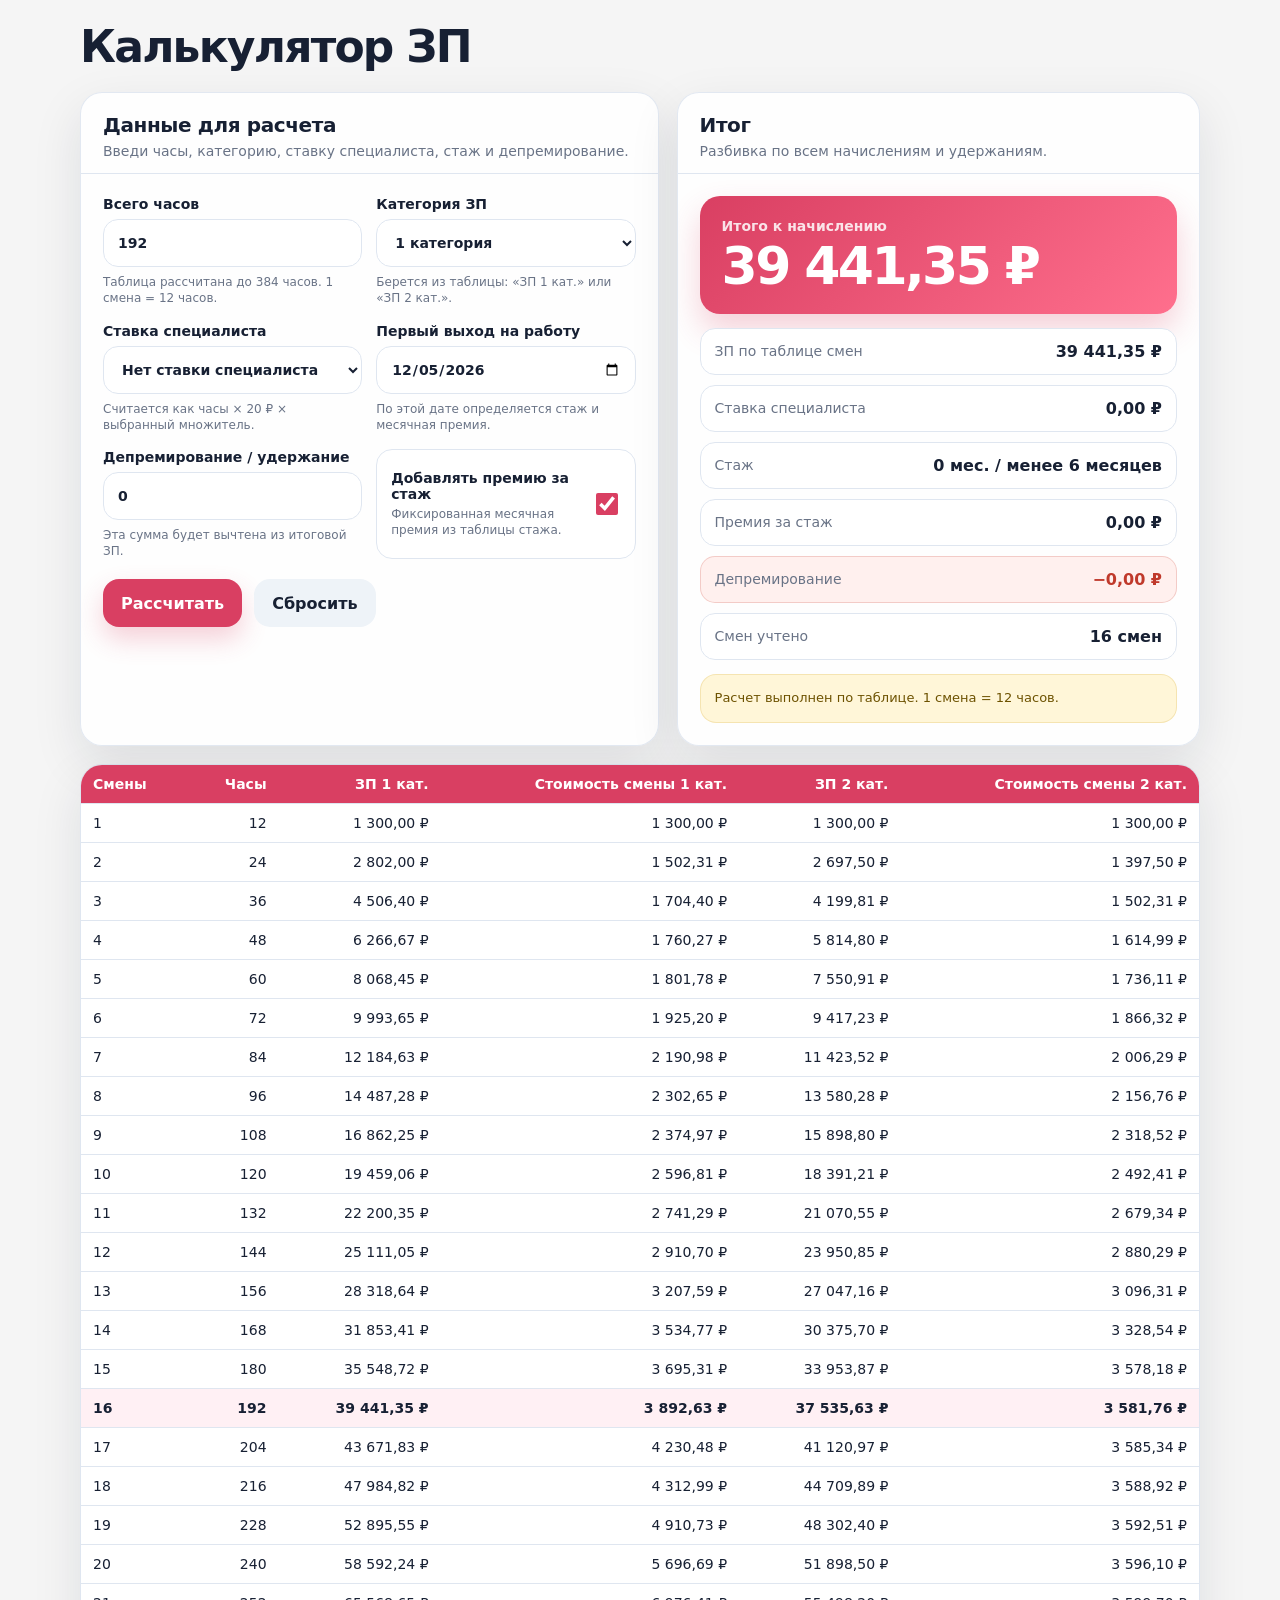
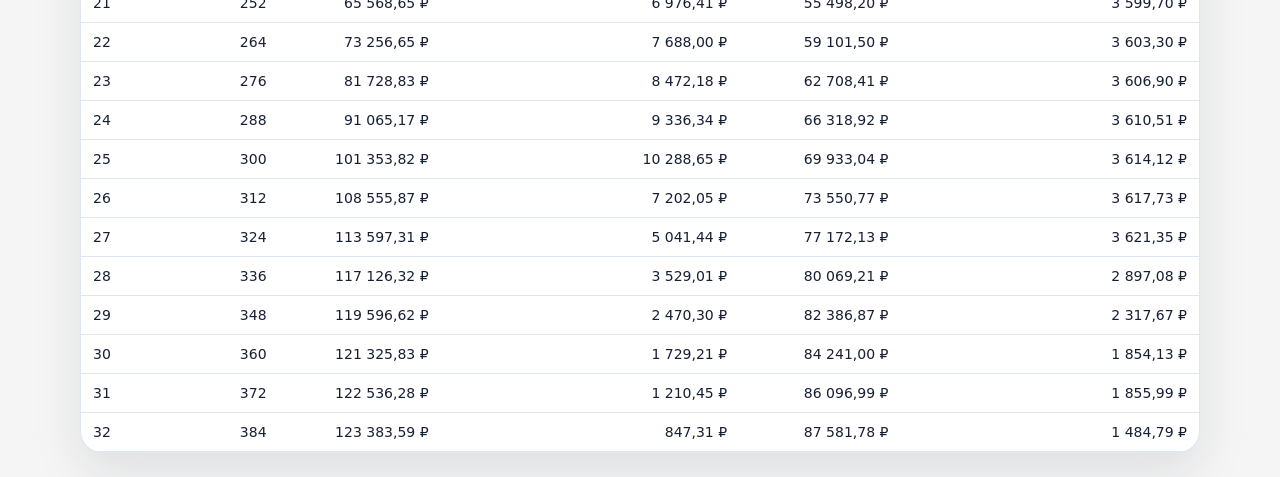
==== calc/index.html @ 3b23a8dc "Add files via upload" ====
<!DOCTYPE html>
<html lang="ru">
<head>
  <meta charset="UTF-8" />
  <meta name="viewport" content="width=device-width, initial-scale=1.0" />
  <title>Калькулятор ЗП</title>
  <style>
    :root {
      --bg: #f5f5f5;
      --card: #ffffff;
      --text: #172033;
      --muted: #697386;
      --border: #dfe6f0;
      --accent: #d93f62;
      --accent-2: #a91f45;
      --soft-green: #fff0f4;
      --soft-yellow: #fff6d8;
      --soft-red: #fff0ee;
      --danger: #c0392b;
      --shadow: 0 18px 50px rgba(22, 34, 51, 0.10);
      --radius: 22px;
    }

    * {
      box-sizing: border-box;
    }

    body {
      margin: 0;
      min-height: 100vh;
      font-family: Inter, system-ui, -apple-system, BlinkMacSystemFont, "Segoe UI", sans-serif;
      background: var(--bg);
      color: var(--text);
      padding: 24px;
    }

    .app {
      width: min(1120px, 100%);
      margin: 0 auto;
    }

    .header {
      display: flex;
      justify-content: space-between;
      align-items: flex-end;
      gap: 20px;
      margin-bottom: 22px;
    }

    .header h1 {
      margin: 0;
      font-size: clamp(28px, 4vw, 44px);
      line-height: 1.05;
      letter-spacing: -0.04em;
    }

    .header p {
      margin: 10px 0 0;
      max-width: 740px;
      color: var(--muted);
      line-height: 1.5;
    }

    .badge {
      display: inline-flex;
      align-items: center;
      gap: 8px;
      padding: 10px 14px;
      border-radius: 999px;
      background: var(--soft-green);
      color: var(--accent-2);
      font-weight: 800;
      white-space: nowrap;
      border: 1px solid rgba(217, 63, 98, 0.16);
    }

    .grid {
      display: grid;
      grid-template-columns: 1.05fr 0.95fr;
      gap: 18px;
    }

    .card {
      background: rgba(255, 255, 255, 0.88);
      border: 1px solid rgba(223, 230, 240, 0.9);
      box-shadow: var(--shadow);
      border-radius: var(--radius);
      overflow: hidden;
      backdrop-filter: blur(12px);
    }

    .card-title {
      padding: 20px 22px 14px;
      border-bottom: 1px solid var(--border);
    }

    .card-title h2 {
      margin: 0;
      font-size: 20px;
      letter-spacing: -0.02em;
    }

    .card-title span {
      display: block;
      margin-top: 6px;
      color: var(--muted);
      font-size: 14px;
    }

    .form {
      padding: 22px;
      display: grid;
      gap: 16px;
    }

    .row {
      display: grid;
      grid-template-columns: 1fr 1fr;
      gap: 14px;
    }

    label {
      display: grid;
      gap: 7px;
      font-weight: 800;
      font-size: 14px;
    }

    .hint {
      font-weight: 500;
      color: var(--muted);
      font-size: 12px;
      line-height: 1.35;
    }

    input,
    select {
      width: 100%;
      min-height: 48px;
      border: 1px solid var(--border);
      border-radius: 15px;
      padding: 12px 14px;
      background: #fff;
      color: var(--text);
      font: inherit;
      outline: none;
      transition: 0.15s ease;
    }

    input:focus,
    select:focus {
      border-color: rgba(217, 63, 98, 0.58);
      box-shadow: 0 0 0 4px rgba(217, 63, 98, 0.12);
    }

    .check {
      display: flex;
      align-items: center;
      justify-content: space-between;
      gap: 14px;
      padding: 14px;
      border: 1px solid var(--border);
      border-radius: 16px;
      background: #fff;
    }

    .check strong {
      display: block;
      font-size: 14px;
    }

    .check span {
      display: block;
      margin-top: 4px;
      color: var(--muted);
      font-size: 12px;
      line-height: 1.35;
    }

    .check input {
      width: 22px;
      height: 22px;
      min-height: unset;
      accent-color: var(--accent);
      flex: 0 0 auto;
    }

    .actions {
      display: flex;
      gap: 12px;
      flex-wrap: wrap;
      padding-top: 4px;
    }

    button {
      border: 0;
      border-radius: 16px;
      min-height: 48px;
      padding: 12px 18px;
      font: inherit;
      font-weight: 900;
      cursor: pointer;
      transition: 0.15s ease;
    }

    .primary {
      background: var(--accent);
      color: #fff;
      box-shadow: 0 12px 26px rgba(217, 63, 98, 0.24);
    }

    .primary:hover {
      background: var(--accent-2);
      transform: translateY(-1px);
    }

    .ghost {
      background: #eef3f8;
      color: var(--text);
    }

    .ghost:hover {
      background: #e2eaf2;
    }

    .result {
      padding: 22px;
      display: grid;
      gap: 14px;
    }

    .total {
      padding: 22px;
      border-radius: 20px;
      background: linear-gradient(135deg, var(--accent), #ff6f8d);
      color: #fff;
      box-shadow: 0 16px 32px rgba(217, 63, 98, 0.24);
    }

    .total span {
      display: block;
      opacity: 0.85;
      font-weight: 800;
      font-size: 14px;
    }

    .total strong {
      display: block;
      margin-top: 6px;
      font-size: clamp(34px, 5vw, 52px);
      letter-spacing: -0.05em;
      line-height: 1;
    }

    .breakdown {
      display: grid;
      gap: 10px;
    }

    .item {
      display: flex;
      justify-content: space-between;
      gap: 16px;
      align-items: center;
      padding: 13px 14px;
      border-radius: 15px;
      background: #fff;
      border: 1px solid var(--border);
    }

    .item.negative {
      background: var(--soft-red);
      border-color: rgba(192, 57, 43, 0.20);
    }

    .item.negative b {
      color: var(--danger);
    }

    .item div:first-child {
      color: var(--muted);
      font-size: 14px;
      line-height: 1.35;
    }

    .item b {
      font-size: 16px;
      white-space: nowrap;
    }

    .note {
      padding: 14px;
      border-radius: 16px;
      background: var(--soft-yellow);
      border: 1px solid rgba(197, 143, 0, 0.18);
      color: #6d5200;
      font-size: 13px;
      line-height: 1.45;
    }

    .table-wrap {
      margin-top: 18px;
      overflow: auto;
      border-radius: var(--radius);
      border: 1px solid var(--border);
      background: #fff;
      box-shadow: var(--shadow);
    }

    table {
      width: 100%;
      border-collapse: collapse;
      min-width: 760px;
    }

    th,
    td {
      padding: 11px 12px;
      border-bottom: 1px solid var(--border);
      text-align: right;
      font-size: 14px;
    }

    th:first-child,
    td:first-child {
      text-align: left;
    }

    th {
      position: sticky;
      top: 0;
      background: var(--accent);
      color: #fff;
      z-index: 1;
    }

    tr.active td {
      background: #fff0f4;
      font-weight: 900;
    }

    @media (max-width: 860px) {
      body {
        padding: 14px;
      }

      .header {
        display: grid;
        align-items: start;
      }

      .grid,
      .row {
        grid-template-columns: 1fr;
      }

      .badge {
        justify-content: center;
      }

      .card-title,
      .form,
      .result {
        padding: 18px;
      }
    }
  </style>
</head>
<body>
  <main class="app">
    <header class="header">
      <div>
        <h1>Калькулятор ЗП</h1>
      </div>
      
    </header>

    <section class="grid">
      <div class="card">
        <div class="card-title">
          <h2>Данные для расчета</h2>
          <span>Введи часы, категорию, ставку специалиста, стаж и депремирование.</span>
        </div>

        <form class="form" id="salaryForm">
          <div class="row">
            <label>
              Всего часов
              <input id="hours" type="number" min="0" max="384" step="1" value="192" inputmode="numeric" />
              <span class="hint">Таблица рассчитана до 384 часов. 1 смена = 12 часов.</span>
            </label>

            <label>
              Категория ЗП
              <select id="category">
                <option value="cat1">1 категория</option>
                <option value="cat2">2 категория</option>
              </select>
              <span class="hint">Берется из таблицы: «ЗП 1 кат.» или «ЗП 2 кат.».</span>
            </label>
          </div>

          <div class="row">
            <label>
              Ставка специалиста
              <select id="specialistMultiplier">
                <option value="0">Нет ставки специалиста</option>
                <option value="1">1x — 20 ₽/час</option>
                <option value="2">2x — 40 ₽/час</option>
                <option value="3">3x — 60 ₽/час</option>
              </select>
              <span class="hint">Считается как часы × 20 ₽ × выбранный множитель.</span>
            </label>

            <label>
              Первый выход на работу
              <input id="startDate" type="date" />
              <span class="hint">По этой дате определяется стаж и месячная премия.</span>
            </label>
          </div>

          <div class="row">
            <label>
              Депремирование / удержание
              <input id="penalty" type="number" min="0" step="1" value="0" inputmode="decimal" />
              <span class="hint">Эта сумма будет вычтена из итоговой ЗП.</span>
            </label>

            <div class="check">
              <div>
                <strong>Добавлять премию за стаж</strong>
                <span>Фиксированная месячная премия из таблицы стажа.</span>
              </div>
              <input id="includeSeniority" type="checkbox" checked />
            </div>
          </div>

          <div class="actions">
            <button class="primary" type="submit">Рассчитать</button>
            <button class="ghost" type="button" id="resetBtn">Сбросить</button>
          </div>
        </form>
      </div>

      <div class="card">
        <div class="card-title">
          <h2>Итог</h2>
          <span>Разбивка по всем начислениям и удержаниям.</span>
        </div>

        <div class="result">
          <div class="total">
            <span>Итого к начислению</span>
            <strong id="totalPay">0 ₽</strong>
          </div>

          <div class="breakdown">
            <div class="item">
              <div>ЗП по таблице смен</div>
              <b id="basePay">0 ₽</b>
            </div>
            <div class="item">
              <div>Ставка специалиста</div>
              <b id="specialistRatePay">0 ₽</b>
            </div>
            <div class="item">
              <div>Стаж</div>
              <b id="seniorityText">0 мес.</b>
            </div>
            <div class="item">
              <div>Премия за стаж</div>
              <b id="seniorityPay">0 ₽</b>
            </div>
            <div class="item negative">
              <div>Депремирование</div>
              <b id="penaltyPay">−0 ₽</b>
            </div>
            <div class="item">
              <div>Смен учтено</div>
              <b id="shiftsText">0</b>
            </div>
          </div>

          <div class="note" id="note">
            Если часов не кратно 12, остаток считается по цене следующей смены / 12.
          </div>
        </div>
      </div>
    </section>

    <div class="table-wrap">
      <table>
        <thead>
          <tr>
            <th>Смены</th>
            <th>Часы</th>
            <th>ЗП 1 кат.</th>
            <th>Стоимость смены 1 кат.</th>
            <th>ЗП 2 кат.</th>
            <th>Стоимость смены 2 кат.</th>
          </tr>
        </thead>
        <tbody id="salaryTableBody"></tbody>
      </table>
    </div>
  </main>

  <script>
    const RUB = new Intl.NumberFormat("ru-RU", {
      style: "currency",
      currency: "RUB",
      maximumFractionDigits: 2
    });

    const SPECIALIST_BASE_RATE_PER_HOUR = 20;
    const SHIFT_HOURS = 12;

    // Таблица с картинки. shiftPay — стоимость конкретной смены, totalPay — накопленная ЗП.
    const SALARY_TABLE = [
      { shift: 1, hours: 12, cat2Shift: 1300.00, cat2Total: 1300.00, cat1Shift: 1300.00, cat1Total: 1300.00 },
      { shift: 2, hours: 24, cat2Shift: 1397.50, cat2Total: 2697.50, cat1Shift: 1502.31, cat1Total: 2802.00 },
      { shift: 3, hours: 36, cat2Shift: 1502.31, cat2Total: 4199.81, cat1Shift: 1704.40, cat1Total: 4506.40 },
      { shift: 4, hours: 48, cat2Shift: 1614.99, cat2Total: 5814.80, cat1Shift: 1760.27, cat1Total: 6266.67 },
      { shift: 5, hours: 60, cat2Shift: 1736.11, cat2Total: 7550.91, cat1Shift: 1801.78, cat1Total: 8068.45 },
      { shift: 6, hours: 72, cat2Shift: 1866.32, cat2Total: 9417.23, cat1Shift: 1925.20, cat1Total: 9993.65 },
      { shift: 7, hours: 84, cat2Shift: 2006.29, cat2Total: 11423.52, cat1Shift: 2190.98, cat1Total: 12184.63 },
      { shift: 8, hours: 96, cat2Shift: 2156.76, cat2Total: 13580.28, cat1Shift: 2302.65, cat1Total: 14487.28 },
      { shift: 9, hours: 108, cat2Shift: 2318.52, cat2Total: 15898.80, cat1Shift: 2374.97, cat1Total: 16862.25 },
      { shift: 10, hours: 120, cat2Shift: 2492.41, cat2Total: 18391.21, cat1Shift: 2596.81, cat1Total: 19459.06 },
      { shift: 11, hours: 132, cat2Shift: 2679.34, cat2Total: 21070.55, cat1Shift: 2741.29, cat1Total: 22200.35 },
      { shift: 12, hours: 144, cat2Shift: 2880.29, cat2Total: 23950.85, cat1Shift: 2910.70, cat1Total: 25111.05 },
      { shift: 13, hours: 156, cat2Shift: 3096.31, cat2Total: 27047.16, cat1Shift: 3207.59, cat1Total: 28318.64 },
      { shift: 14, hours: 168, cat2Shift: 3328.54, cat2Total: 30375.70, cat1Shift: 3534.77, cat1Total: 31853.41 },
      { shift: 15, hours: 180, cat2Shift: 3578.18, cat2Total: 33953.87, cat1Shift: 3695.31, cat1Total: 35548.72 },
      { shift: 16, hours: 192, cat2Shift: 3581.76, cat2Total: 37535.63, cat1Shift: 3892.63, cat1Total: 39441.35 },
      { shift: 17, hours: 204, cat2Shift: 3585.34, cat2Total: 41120.97, cat1Shift: 4230.48, cat1Total: 43671.83 },
      { shift: 18, hours: 216, cat2Shift: 3588.92, cat2Total: 44709.89, cat1Shift: 4312.99, cat1Total: 47984.82 },
      { shift: 19, hours: 228, cat2Shift: 3592.51, cat2Total: 48302.40, cat1Shift: 4910.73, cat1Total: 52895.55 },
      { shift: 20, hours: 240, cat2Shift: 3596.10, cat2Total: 51898.50, cat1Shift: 5696.69, cat1Total: 58592.24 },
      { shift: 21, hours: 252, cat2Shift: 3599.70, cat2Total: 55498.20, cat1Shift: 6976.41, cat1Total: 65568.65 },
      { shift: 22, hours: 264, cat2Shift: 3603.30, cat2Total: 59101.50, cat1Shift: 7688.00, cat1Total: 73256.65 },
      { shift: 23, hours: 276, cat2Shift: 3606.90, cat2Total: 62708.41, cat1Shift: 8472.18, cat1Total: 81728.83 },
      { shift: 24, hours: 288, cat2Shift: 3610.51, cat2Total: 66318.92, cat1Shift: 9336.34, cat1Total: 91065.17 },
      { shift: 25, hours: 300, cat2Shift: 3614.12, cat2Total: 69933.04, cat1Shift: 10288.65, cat1Total: 101353.82 },
      { shift: 26, hours: 312, cat2Shift: 3617.73, cat2Total: 73550.77, cat1Shift: 7202.05, cat1Total: 108555.87 },
      { shift: 27, hours: 324, cat2Shift: 3621.35, cat2Total: 77172.13, cat1Shift: 5041.44, cat1Total: 113597.31 },
      { shift: 28, hours: 336, cat2Shift: 2897.08, cat2Total: 80069.21, cat1Shift: 3529.01, cat1Total: 117126.32 },
      { shift: 29, hours: 348, cat2Shift: 2317.67, cat2Total: 82386.87, cat1Shift: 2470.30, cat1Total: 119596.62 },
      { shift: 30, hours: 360, cat2Shift: 1854.13, cat2Total: 84241.00, cat1Shift: 1729.21, cat1Total: 121325.83 },
      { shift: 31, hours: 372, cat2Shift: 1855.99, cat2Total: 86096.99, cat1Shift: 1210.45, cat1Total: 122536.28 },
      { shift: 32, hours: 384, cat2Shift: 1484.79, cat2Total: 87581.78, cat1Shift: 847.31, cat1Total: 123383.59 }
    ];

    const SENIORITY_BONUSES = [
      { min: 0, max: 5, amount: 0, label: "менее 6 месяцев" },
      { min: 6, max: 12, amount: 1500, label: "7-12 месяцев" },
      { min: 13, max: 18, amount: 3000, label: "13-18 месяцев" },
      { min: 19, max: 24, amount: 4500, label: "19-24 месяца" },
      { min: 25, max: 30, amount: 6000, label: "25-30 месяцев" },
      { min: 31, max: 36, amount: 7500, label: "31-36 месяцев" },
      { min: 37, max: 42, amount: 9000, label: "37-42 месяца" },
      { min: 43, max: 48, amount: 10500, label: "43-48 месяцев" },
      { min: 49, max: 54, amount: 12000, label: "49-54 месяца" },
      { min: 55, max: Infinity, amount: 13500, label: "55+ месяцев" }
    ];

    const els = {
      form: document.getElementById("salaryForm"),
      hours: document.getElementById("hours"),
      category: document.getElementById("category"),
      specialistMultiplier: document.getElementById("specialistMultiplier"),
      startDate: document.getElementById("startDate"),
      penalty: document.getElementById("penalty"),
      includeSeniority: document.getElementById("includeSeniority"),
      resetBtn: document.getElementById("resetBtn"),
      totalPay: document.getElementById("totalPay"),
      basePay: document.getElementById("basePay"),
      specialistRatePay: document.getElementById("specialistRatePay"),
      seniorityText: document.getElementById("seniorityText"),
      seniorityPay: document.getElementById("seniorityPay"),
      penaltyPay: document.getElementById("penaltyPay"),
      shiftsText: document.getElementById("shiftsText"),
      note: document.getElementById("note"),
      salaryTableBody: document.getElementById("salaryTableBody")
    };

    function money(value) {
      return RUB.format(Number(value || 0));
    }

    function toDateInputValue(date) {
      const year = date.getFullYear();
      const month = String(date.getMonth() + 1).padStart(2, "0");
      const day = String(date.getDate()).padStart(2, "0");
      return `${year}-${month}-${day}`;
    }

    function getCompletedMonths(startDate, endDate = new Date()) {
      if (!startDate || Number.isNaN(startDate.getTime()) || startDate > endDate) return 0;

      let months = (endDate.getFullYear() - startDate.getFullYear()) * 12;
      months += endDate.getMonth() - startDate.getMonth();

      if (endDate.getDate() < startDate.getDate()) {
        months -= 1;
      }

      return Math.max(0, months);
    }

    function getSeniorityBonus(months) {
      return SENIORITY_BONUSES.find(row => months >= row.min && months <= row.max) || SENIORITY_BONUSES[0];
    }

    function getBasePayByHours(hours, category) {
      const totalKey = category === "cat1" ? "cat1Total" : "cat2Total";
      const shiftKey = category === "cat1" ? "cat1Shift" : "cat2Shift";

      const safeHours = Math.max(0, Math.min(384, Number(hours) || 0));
      const fullShifts = Math.floor(safeHours / SHIFT_HOURS);
      const restHours = safeHours % SHIFT_HOURS;

      const fullPay = fullShifts === 0 ? 0 : SALARY_TABLE[fullShifts - 1][totalKey];

      if (restHours === 0) {
        return {
          pay: fullPay,
          fullShifts,
          restHours,
          usedHourly: 0,
          capped: Number(hours) > 384
        };
      }

      const nextRow = SALARY_TABLE[Math.min(fullShifts, SALARY_TABLE.length - 1)];
      const hourlyByNextShift = nextRow[shiftKey] / SHIFT_HOURS;
      const restPay = restHours * hourlyByNextShift;

      return {
        pay: fullPay + restPay,
        fullShifts,
        restHours,
        usedHourly: hourlyByNextShift,
        capped: Number(hours) > 384
      };
    }

    function calculate() {
      const inputHours = Number(els.hours.value) || 0;
      const hours = Math.max(0, Math.min(384, inputHours));
      const category = els.category.value;
      const specialistMultiplier = Number(els.specialistMultiplier.value) || 0;
      const startDate = els.startDate.value ? new Date(`${els.startDate.value}T00:00:00`) : null;
      const penalty = Math.max(0, Number(els.penalty.value) || 0);

      const base = getBasePayByHours(hours, category);
      const specialistRatePay = hours * SPECIALIST_BASE_RATE_PER_HOUR * specialistMultiplier;

      const seniorityMonths = getCompletedMonths(startDate);
      const seniority = getSeniorityBonus(seniorityMonths);
      const seniorityPay = els.includeSeniority.checked ? seniority.amount : 0;

      const total = base.pay + specialistRatePay + seniorityPay - penalty;

      els.totalPay.textContent = money(total);
      els.basePay.textContent = money(base.pay);
      els.specialistRatePay.textContent = money(specialistRatePay);
      els.seniorityText.textContent = `${seniorityMonths} мес. / ${seniority.label}`;
      els.seniorityPay.textContent = money(seniorityPay);
      els.penaltyPay.textContent = `−${money(penalty)}`;
      els.shiftsText.textContent = `${base.fullShifts} смен` + (base.restHours ? ` + ${base.restHours} ч` : "");

      const notes = [];
      if (base.restHours) {
        notes.push(`Остаток ${base.restHours} ч посчитан по ставке ${money(base.usedHourly)} за час из следующей смены.`);
      }
      if (base.capped) {
        notes.push("Введено больше 384 часов, расчет ограничен максимумом таблицы — 384 часа.");
      }
      if (!startDate) {
        notes.push("Дата первого выхода не указана, стаж принят как 0 месяцев.");
      }
      if (seniorityMonths >= 55) {
        notes.push("Для стажа 55+ месяцев применяется последняя премия из таблицы: 13 500 ₽.");
      }
      if (penalty > 0) {
        notes.push(`Депремирование вычтено из итога: ${money(penalty)}.`);
      }

      els.note.textContent = notes.length
        ? notes.join(" ")
        : "Расчет выполнен по таблице. 1 смена = 12 часов.";

      renderSalaryTable(base.fullShifts + (base.restHours ? 1 : 0));
    }

    function renderSalaryTable(activeShift = 0) {
      els.salaryTableBody.innerHTML = SALARY_TABLE.map(row => {
        const isActive = row.shift === activeShift ? "active" : "";
        return `
          <tr class="${isActive}">
            <td>${row.shift}</td>
            <td>${row.hours}</td>
            <td>${money(row.cat1Total)}</td>
            <td>${money(row.cat1Shift)}</td>
            <td>${money(row.cat2Total)}</td>
            <td>${money(row.cat2Shift)}</td>
          </tr>
        `;
      }).join("");
    }

    els.form.addEventListener("submit", (event) => {
      event.preventDefault();
      calculate();
    });

    [
      els.hours,
      els.category,
      els.specialistMultiplier,
      els.startDate,
      els.penalty,
      els.includeSeniority
    ].forEach(el => {
      el.addEventListener("input", calculate);
      el.addEventListener("change", calculate);
    });

    els.resetBtn.addEventListener("click", () => {
      els.hours.value = 192;
      els.category.value = "cat1";
      els.specialistMultiplier.value = "0";
      els.startDate.value = toDateInputValue(new Date());
      els.penalty.value = 0;
      els.includeSeniority.checked = true;
      calculate();
    });

    els.startDate.value = toDateInputValue(new Date());
    renderSalaryTable();
    calculate();
  </script>
</body>
</html>
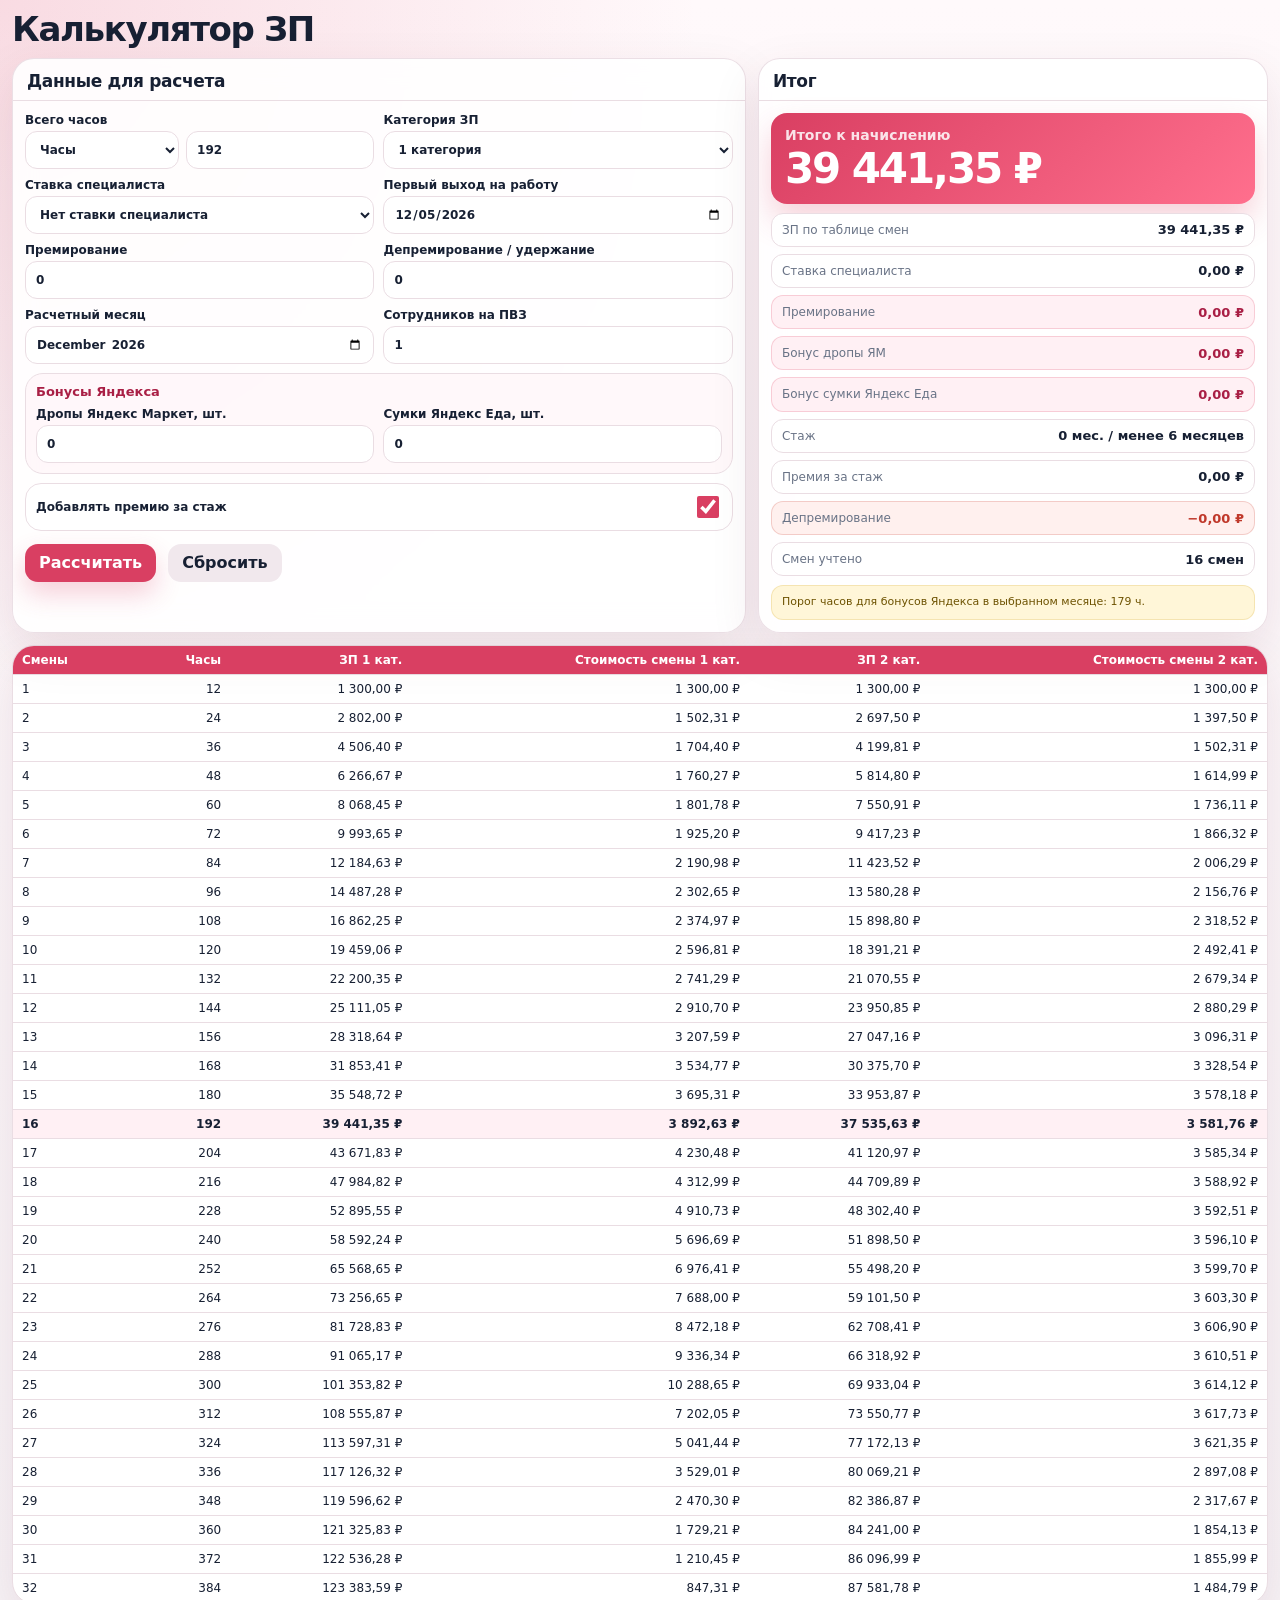
==== commit e41afa54: "Add files via upload" ====
--- a/calc/index.html
+++ b/calc/index.html
@@ -6,18 +6,18 @@
   <title>Калькулятор ЗП</title>
   <style>
     :root {
-      --bg: #f5f5f5;
+      --bg: #f7f3f6;
       --card: #ffffff;
       --text: #172033;
       --muted: #697386;
-      --border: #dfe6f0;
+      --border: #eadde3;
       --accent: #d93f62;
       --accent-2: #a91f45;
       --soft-green: #fff0f4;
       --soft-yellow: #fff6d8;
       --soft-red: #fff0ee;
       --danger: #c0392b;
-      --shadow: 0 18px 50px rgba(22, 34, 51, 0.10);
+      --shadow: 0 18px 50px rgba(91, 24, 45, 0.10);
       --radius: 22px;
     }
 
@@ -29,13 +29,15 @@
       margin: 0;
       min-height: 100vh;
       font-family: Inter, system-ui, -apple-system, BlinkMacSystemFont, "Segoe UI", sans-serif;
-      background: var(--bg);
+      background:
+        radial-gradient(circle at top left, rgba(217, 63, 98, 0.16), transparent 34%),
+        linear-gradient(180deg, #fff9fb 0%, var(--bg) 100%);
       color: var(--text);
-      padding: 24px;
+      padding: 12px;
     }
 
     .app {
-      width: min(1120px, 100%);
+      width: min(1320px, 100%);
       margin: 0 auto;
     }
 
@@ -43,22 +45,15 @@
       display: flex;
       justify-content: space-between;
       align-items: flex-end;
-      gap: 20px;
-      margin-bottom: 22px;
+      gap: 12px;
+      margin-bottom: 10px;
     }
 
     .header h1 {
       margin: 0;
-      font-size: clamp(28px, 4vw, 44px);
+      font-size: clamp(24px, 3vw, 34px);
       line-height: 1.05;
       letter-spacing: -0.04em;
-    }
-
-    .header p {
-      margin: 10px 0 0;
-      max-width: 740px;
-      color: var(--muted);
-      line-height: 1.5;
     }
 
     .badge {
@@ -76,13 +71,13 @@
 
     .grid {
       display: grid;
-      grid-template-columns: 1.05fr 0.95fr;
-      gap: 18px;
+      grid-template-columns: 1.18fr 0.82fr;
+      gap: 12px;
     }
 
     .card {
-      background: rgba(255, 255, 255, 0.88);
-      border: 1px solid rgba(223, 230, 240, 0.9);
+      background: rgba(255, 255, 255, 0.90);
+      border: 1px solid rgba(234, 221, 227, 0.92);
       box-shadow: var(--shadow);
       border-radius: var(--radius);
       overflow: hidden;
@@ -90,56 +85,79 @@
     }
 
     .card-title {
-      padding: 20px 22px 14px;
+      padding: 12px 14px 9px;
       border-bottom: 1px solid var(--border);
     }
 
     .card-title h2 {
       margin: 0;
-      font-size: 20px;
+      font-size: 17px;
       letter-spacing: -0.02em;
     }
 
     .card-title span {
-      display: block;
-      margin-top: 6px;
-      color: var(--muted);
-      font-size: 14px;
+      display: none;
     }
 
     .form {
-      padding: 22px;
+      padding: 12px;
       display: grid;
-      gap: 16px;
+      gap: 9px;
+    }
+
+    .section {
+      display: grid;
+      gap: 8px;
+      padding: 10px;
+      border: 1px solid var(--border);
+      border-radius: 18px;
+      background: rgba(255, 240, 244, 0.45);
+    }
+
+    .section-head {
+      display: flex;
+      justify-content: space-between;
+      align-items: center;
+      gap: 8px;
+      font-size: 13px;
+      font-weight: 900;
+      color: var(--accent-2);
+    }
+
+    .section-head small {
+      display: none;
     }
 
     .row {
       display: grid;
       grid-template-columns: 1fr 1fr;
-      gap: 14px;
+      gap: 9px;
+    }
+
+    .inline-control {
+      display: grid;
+      grid-template-columns: 0.9fr 1.1fr;
+      gap: 7px;
     }
 
     label {
       display: grid;
-      gap: 7px;
+      gap: 4px;
       font-weight: 800;
-      font-size: 14px;
+      font-size: 12px;
     }
 
     .hint {
-      font-weight: 500;
-      color: var(--muted);
-      font-size: 12px;
-      line-height: 1.35;
+      display: none;
     }
 
     input,
     select {
       width: 100%;
-      min-height: 48px;
+      min-height: 38px;
       border: 1px solid var(--border);
-      border-radius: 15px;
-      padding: 12px 14px;
+      border-radius: 12px;
+      padding: 8px 10px;
       background: #fff;
       color: var(--text);
       font: inherit;
@@ -157,8 +175,8 @@
       display: flex;
       align-items: center;
       justify-content: space-between;
-      gap: 14px;
-      padding: 14px;
+      gap: 10px;
+      padding: 9px 10px;
       border: 1px solid var(--border);
       border-radius: 16px;
       background: #fff;
@@ -166,15 +184,11 @@
 
     .check strong {
       display: block;
-      font-size: 14px;
+      font-size: 12px;
     }
 
     .check span {
-      display: block;
-      margin-top: 4px;
-      color: var(--muted);
-      font-size: 12px;
-      line-height: 1.35;
+      display: none;
     }
 
     .check input {
@@ -194,9 +208,9 @@
 
     button {
       border: 0;
-      border-radius: 16px;
-      min-height: 48px;
-      padding: 12px 18px;
+      border-radius: 13px;
+      min-height: 38px;
+      padding: 8px 14px;
       font: inherit;
       font-weight: 900;
       cursor: pointer;
@@ -215,23 +229,23 @@
     }
 
     .ghost {
-      background: #eef3f8;
+      background: #f1e8ed;
       color: var(--text);
     }
 
     .ghost:hover {
-      background: #e2eaf2;
+      background: #eadde3;
     }
 
     .result {
-      padding: 22px;
+      padding: 12px;
       display: grid;
-      gap: 14px;
+      gap: 9px;
     }
 
     .total {
-      padding: 22px;
-      border-radius: 20px;
+      padding: 14px;
+      border-radius: 16px;
       background: linear-gradient(135deg, var(--accent), #ff6f8d);
       color: #fff;
       box-shadow: 0 16px 32px rgba(217, 63, 98, 0.24);
@@ -246,24 +260,24 @@
 
     .total strong {
       display: block;
-      margin-top: 6px;
-      font-size: clamp(34px, 5vw, 52px);
+      margin-top: 5px;
+      font-size: clamp(28px, 4vw, 42px);
       letter-spacing: -0.05em;
       line-height: 1;
     }
 
     .breakdown {
       display: grid;
-      gap: 10px;
+      gap: 7px;
     }
 
     .item {
       display: flex;
       justify-content: space-between;
-      gap: 16px;
+      gap: 10px;
       align-items: center;
-      padding: 13px 14px;
-      border-radius: 15px;
+      padding: 8px 10px;
+      border-radius: 12px;
       background: #fff;
       border: 1px solid var(--border);
     }
@@ -277,29 +291,40 @@
       color: var(--danger);
     }
 
+    .item.positive {
+      background: #fff0f4;
+      border-color: rgba(217, 63, 98, 0.20);
+    }
+
+    .item.positive b {
+      color: var(--accent-2);
+    }
+
     .item div:first-child {
       color: var(--muted);
-      font-size: 14px;
+      font-size: 12px;
       line-height: 1.35;
     }
 
     .item b {
-      font-size: 16px;
+      font-size: 13px;
       white-space: nowrap;
     }
 
     .note {
-      padding: 14px;
-      border-radius: 16px;
+      padding: 9px 10px;
+      border-radius: 12px;
       background: var(--soft-yellow);
       border: 1px solid rgba(197, 143, 0, 0.18);
       color: #6d5200;
-      font-size: 13px;
-      line-height: 1.45;
+      font-size: 11px;
+      line-height: 1.35;
+      max-height: 62px;
+      overflow: auto;
     }
 
     .table-wrap {
-      margin-top: 18px;
+      margin-top: 12px;
       overflow: auto;
       border-radius: var(--radius);
       border: 1px solid var(--border);
@@ -315,10 +340,10 @@
 
     th,
     td {
-      padding: 11px 12px;
+      padding: 7px 9px;
       border-bottom: 1px solid var(--border);
       text-align: right;
-      font-size: 14px;
+      font-size: 12px;
     }
 
     th:first-child,
@@ -341,7 +366,7 @@
 
     @media (max-width: 860px) {
       body {
-        padding: 14px;
+        padding: 10px;
       }
 
       .header {
@@ -361,33 +386,44 @@
       .card-title,
       .form,
       .result {
-        padding: 18px;
+        padding: 12px;
+      }
+
+      .section-head {
+        display: grid;
+      }
+
+      .section-head small {
+        text-align: left;
       }
     }
   </style>
 </head>
 <body>
   <main class="app">
-    <header class="header">
-      <div>
-        <h1>Калькулятор ЗП</h1>
-      </div>
-      
+    <header class="header compact-header">
+      <h1>Калькулятор ЗП</h1>
     </header>
 
     <section class="grid">
       <div class="card">
         <div class="card-title">
           <h2>Данные для расчета</h2>
-          <span>Введи часы, категорию, ставку специалиста, стаж и депремирование.</span>
+          <span>Часы, категория, ставка специалиста, стаж, премии, депремы и бонусы Яндекса.</span>
         </div>
 
         <form class="form" id="salaryForm">
           <div class="row">
             <label>
-              Всего часов
-              <input id="hours" type="number" min="0" max="384" step="1" value="192" inputmode="numeric" />
-              <span class="hint">Таблица рассчитана до 384 часов. 1 смена = 12 часов.</span>
+              <span id="workAmountTitle">Всего часов</span>
+              <div class="inline-control">
+                <select id="timeInputMode">
+                  <option value="hours">Часы</option>
+                  <option value="shifts">Смены</option>
+                </select>
+                <input id="hours" type="number" min="0" max="384" step="1" value="192" inputmode="numeric" />
+              </div>
+              <span class="hint">Можно считать по часам или по количеству смен. 1 смена = 12 часов.</span>
             </label>
 
             <label>
@@ -421,18 +457,59 @@
 
           <div class="row">
             <label>
+              Премирование
+              <input id="manualBonus" type="number" min="0" step="1" value="0" inputmode="decimal" />
+              <span class="hint">Эта сумма будет добавлена к итоговой ЗП.</span>
+            </label>
+
+            <label>
               Депремирование / удержание
               <input id="penalty" type="number" min="0" step="1" value="0" inputmode="decimal" />
               <span class="hint">Эта сумма будет вычтена из итоговой ЗП.</span>
             </label>
-
-            <div class="check">
-              <div>
-                <strong>Добавлять премию за стаж</strong>
-                <span>Фиксированная месячная премия из таблицы стажа.</span>
-              </div>
-              <input id="includeSeniority" type="checkbox" checked />
-            </div>
+          </div>
+
+          <div class="row">
+            <label>
+              Расчетный месяц
+              <input id="calcMonth" type="month" />
+              <span class="hint">Для порога часов: февраль — 168 ч, декабрь — 179 ч, остальные месяцы — 180 ч.</span>
+            </label>
+
+            <label>
+              Сотрудников на ПВЗ
+              <input id="employeeCount" type="number" min="1" step="1" value="1" inputmode="numeric" />
+              <span class="hint">Бонус Яндекса делится на всех сотрудников, работающих на ПВЗ.</span>
+            </label>
+          </div>
+
+          <div class="section">
+            <div class="section-head">
+              <span>Бонусы Яндекса</span>
+              <small>Начисляются только при выполнении порога по количеству и часам</small>
+            </div>
+
+            <div class="row">
+              <label>
+                Дропы Яндекс Маркет, шт.
+                <input id="ymDrops" type="number" min="0" step="1" value="0" inputmode="numeric" />
+                <span class="hint">Формула: дропы × 30 ₽ × 10% / сотрудников. Минимум 500 шт./мес.</span>
+              </label>
+
+              <label>
+                Сумки Яндекс Еда, шт.
+                <input id="yeBags" type="number" min="0" step="1" value="0" inputmode="numeric" />
+                <span class="hint">Формула: сумки × 150 ₽ × 10% / сотрудников. Минимум 80 шт./мес.</span>
+              </label>
+            </div>
+          </div>
+
+          <div class="check">
+            <div>
+              <strong>Добавлять премию за стаж</strong>
+              <span>Фиксированная месячная премия из таблицы стажа.</span>
+            </div>
+            <input id="includeSeniority" type="checkbox" checked />
           </div>
 
           <div class="actions">
@@ -462,6 +539,18 @@
             <div class="item">
               <div>Ставка специалиста</div>
               <b id="specialistRatePay">0 ₽</b>
+            </div>
+            <div class="item positive">
+              <div>Премирование</div>
+              <b id="manualBonusPay">0 ₽</b>
+            </div>
+            <div class="item positive">
+              <div>Бонус дропы ЯМ</div>
+              <b id="ymDropsPay">0 ₽</b>
+            </div>
+            <div class="item positive">
+              <div>Бонус сумки Яндекс Еда</div>
+              <b id="yeBagsPay">0 ₽</b>
             </div>
             <div class="item">
               <div>Стаж</div>
@@ -514,8 +603,21 @@
 
     const SPECIALIST_BASE_RATE_PER_HOUR = 20;
     const SHIFT_HOURS = 12;
-
-    // Таблица с картинки. shiftPay — стоимость конкретной смены, totalPay — накопленная ЗП.
+    const YANDEX_SHARE = 0.10;
+
+    const YANDEX_BONUSES = {
+      drops: {
+        name: "Дропы ЯМ",
+        tariff: 30,
+        minQty: 500
+      },
+      bags: {
+        name: "Сумки Яндекс Еда",
+        tariff: 150,
+        minQty: 80
+      }
+    };
+
     const SALARY_TABLE = [
       { shift: 1, hours: 12, cat2Shift: 1300.00, cat2Total: 1300.00, cat1Shift: 1300.00, cat1Total: 1300.00 },
       { shift: 2, hours: 24, cat2Shift: 1397.50, cat2Total: 2697.50, cat1Shift: 1502.31, cat1Total: 2802.00 },
@@ -567,15 +669,25 @@
     const els = {
       form: document.getElementById("salaryForm"),
       hours: document.getElementById("hours"),
+      timeInputMode: document.getElementById("timeInputMode"),
+      workAmountTitle: document.getElementById("workAmountTitle"),
       category: document.getElementById("category"),
       specialistMultiplier: document.getElementById("specialistMultiplier"),
       startDate: document.getElementById("startDate"),
+      manualBonus: document.getElementById("manualBonus"),
       penalty: document.getElementById("penalty"),
+      calcMonth: document.getElementById("calcMonth"),
+      employeeCount: document.getElementById("employeeCount"),
+      ymDrops: document.getElementById("ymDrops"),
+      yeBags: document.getElementById("yeBags"),
       includeSeniority: document.getElementById("includeSeniority"),
       resetBtn: document.getElementById("resetBtn"),
       totalPay: document.getElementById("totalPay"),
       basePay: document.getElementById("basePay"),
       specialistRatePay: document.getElementById("specialistRatePay"),
+      manualBonusPay: document.getElementById("manualBonusPay"),
+      ymDropsPay: document.getElementById("ymDropsPay"),
+      yeBagsPay: document.getElementById("yeBagsPay"),
       seniorityText: document.getElementById("seniorityText"),
       seniorityPay: document.getElementById("seniorityPay"),
       penaltyPay: document.getElementById("penaltyPay"),
@@ -593,6 +705,24 @@
       const month = String(date.getMonth() + 1).padStart(2, "0");
       const day = String(date.getDate()).padStart(2, "0");
       return `${year}-${month}-${day}`;
+    }
+
+    function toMonthInputValue(date) {
+      const year = date.getFullYear();
+      const month = String(date.getMonth() + 1).padStart(2, "0");
+      return `${year}-${month}`;
+    }
+
+    function getMonthIndexFromInput(monthValue) {
+      if (!monthValue) return new Date().getMonth();
+      const parts = monthValue.split("-");
+      return Math.max(0, Math.min(11, Number(parts[1]) - 1));
+    }
+
+    function getRequiredHoursByMonth(monthIndex) {
+      if (monthIndex === 1) return 168;
+      if (monthIndex === 11) return 179;
+      return 180;
     }
 
     function getCompletedMonths(startDate, endDate = new Date()) {
@@ -645,32 +775,111 @@
       };
     }
 
+    function calculateYandexBonus({ qty, tariff, minQty, employeeCount, hours, requiredHours }) {
+      const safeQty = Math.max(0, Number(qty) || 0);
+      const safeEmployees = Math.max(1, Math.floor(Number(employeeCount) || 1));
+      const pvzBonus = safeQty * tariff * YANDEX_SHARE;
+      const isQtyOk = safeQty >= minQty;
+      const isHoursOk = hours >= requiredHours;
+      const amount = isQtyOk && isHoursOk ? pvzBonus / safeEmployees : 0;
+
+      return {
+        amount,
+        pvzBonus,
+        isQtyOk,
+        isHoursOk,
+        qty: safeQty,
+        employeeCount: safeEmployees
+      };
+    }
+
+    function syncTimeInputMode() {
+      const isShifts = els.timeInputMode.value === "shifts";
+      els.workAmountTitle.textContent = isShifts ? "Кол-во смен" : "Всего часов";
+      els.hours.max = isShifts ? "32" : "384";
+      els.hours.step = "1";
+      els.hours.placeholder = isShifts ? "Напр. 16" : "Напр. 192";
+    }
+
+    let lastTimeInputMode = "hours";
+
+    function handleTimeInputModeChange() {
+      const currentValue = Math.max(0, Number(els.hours.value) || 0);
+      const nextMode = els.timeInputMode.value;
+
+      if (nextMode !== lastTimeInputMode) {
+        if (nextMode === "shifts") {
+          els.hours.value = Math.min(32, Math.round(currentValue / SHIFT_HOURS));
+        } else {
+          els.hours.value = Math.min(384, currentValue * SHIFT_HOURS);
+        }
+
+        lastTimeInputMode = nextMode;
+      }
+
+      syncTimeInputMode();
+      calculate();
+    }
+
+    function getInputHours() {
+      const value = Math.max(0, Number(els.hours.value) || 0);
+      return els.timeInputMode.value === "shifts" ? value * SHIFT_HOURS : value;
+    }
+
     function calculate() {
-      const inputHours = Number(els.hours.value) || 0;
+      syncTimeInputMode();
+      const inputHours = getInputHours();
       const hours = Math.max(0, Math.min(384, inputHours));
       const category = els.category.value;
       const specialistMultiplier = Number(els.specialistMultiplier.value) || 0;
       const startDate = els.startDate.value ? new Date(`${els.startDate.value}T00:00:00`) : null;
+      const manualBonus = Math.max(0, Number(els.manualBonus.value) || 0);
       const penalty = Math.max(0, Number(els.penalty.value) || 0);
-
-      const base = getBasePayByHours(hours, category);
+      const monthIndex = getMonthIndexFromInput(els.calcMonth.value);
+      const requiredHours = getRequiredHoursByMonth(monthIndex);
+      const employeeCount = Math.max(1, Math.floor(Number(els.employeeCount.value) || 1));
+
+      const base = getBasePayByHours(inputHours, category);
       const specialistRatePay = hours * SPECIALIST_BASE_RATE_PER_HOUR * specialistMultiplier;
 
       const seniorityMonths = getCompletedMonths(startDate);
       const seniority = getSeniorityBonus(seniorityMonths);
       const seniorityPay = els.includeSeniority.checked ? seniority.amount : 0;
 
-      const total = base.pay + specialistRatePay + seniorityPay - penalty;
+      const dropsBonus = calculateYandexBonus({
+        qty: els.ymDrops.value,
+        tariff: YANDEX_BONUSES.drops.tariff,
+        minQty: YANDEX_BONUSES.drops.minQty,
+        employeeCount,
+        hours,
+        requiredHours
+      });
+
+      const bagsBonus = calculateYandexBonus({
+        qty: els.yeBags.value,
+        tariff: YANDEX_BONUSES.bags.tariff,
+        minQty: YANDEX_BONUSES.bags.minQty,
+        employeeCount,
+        hours,
+        requiredHours
+      });
+
+      const total = base.pay + specialistRatePay + seniorityPay + manualBonus + dropsBonus.amount + bagsBonus.amount - penalty;
 
       els.totalPay.textContent = money(total);
       els.basePay.textContent = money(base.pay);
       els.specialistRatePay.textContent = money(specialistRatePay);
+      els.manualBonusPay.textContent = money(manualBonus);
+      els.ymDropsPay.textContent = money(dropsBonus.amount);
+      els.yeBagsPay.textContent = money(bagsBonus.amount);
       els.seniorityText.textContent = `${seniorityMonths} мес. / ${seniority.label}`;
       els.seniorityPay.textContent = money(seniorityPay);
       els.penaltyPay.textContent = `−${money(penalty)}`;
       els.shiftsText.textContent = `${base.fullShifts} смен` + (base.restHours ? ` + ${base.restHours} ч` : "");
 
       const notes = [];
+      notes.push(`Порог часов для бонусов Яндекса в выбранном месяце: ${requiredHours} ч.`);
+
       if (base.restHours) {
         notes.push(`Остаток ${base.restHours} ч посчитан по ставке ${money(base.usedHourly)} за час из следующей смены.`);
       }
@@ -683,13 +892,28 @@
       if (seniorityMonths >= 55) {
         notes.push("Для стажа 55+ месяцев применяется последняя премия из таблицы: 13 500 ₽.");
       }
+      if (manualBonus > 0) {
+        notes.push(`Премирование добавлено к итогу: ${money(manualBonus)}.`);
+      }
       if (penalty > 0) {
         notes.push(`Депремирование вычтено из итога: ${money(penalty)}.`);
       }
-
-      els.note.textContent = notes.length
-        ? notes.join(" ")
-        : "Расчет выполнен по таблице. 1 смена = 12 часов.";
+      if (dropsBonus.qty > 0) {
+        if (dropsBonus.amount > 0) {
+          notes.push(`Дропы ЯМ: фонд ПВЗ ${money(dropsBonus.pvzBonus)}, на сотрудника ${money(dropsBonus.amount)} при делении на ${dropsBonus.employeeCount}.`);
+        } else {
+          notes.push(`Дропы ЯМ не начислены: нужно от ${YANDEX_BONUSES.drops.minQty} шт. и от ${requiredHours} ч.`);
+        }
+      }
+      if (bagsBonus.qty > 0) {
+        if (bagsBonus.amount > 0) {
+          notes.push(`Сумки Яндекс Еда: фонд ПВЗ ${money(bagsBonus.pvzBonus)}, на сотрудника ${money(bagsBonus.amount)} при делении на ${bagsBonus.employeeCount}.`);
+        } else {
+          notes.push(`Сумки Яндекс Еда не начислены: нужно от ${YANDEX_BONUSES.bags.minQty} шт. и от ${requiredHours} ч.`);
+        }
+      }
+
+      els.note.textContent = notes.join(" ");
 
       renderSalaryTable(base.fullShifts + (base.restHours ? 1 : 0));
     }
@@ -715,12 +939,19 @@
       calculate();
     });
 
+    els.timeInputMode.addEventListener("change", handleTimeInputModeChange);
+
     [
       els.hours,
       els.category,
       els.specialistMultiplier,
       els.startDate,
+      els.manualBonus,
       els.penalty,
+      els.calcMonth,
+      els.employeeCount,
+      els.ymDrops,
+      els.yeBags,
       els.includeSeniority
     ].forEach(el => {
       el.addEventListener("input", calculate);
@@ -728,16 +959,25 @@
     });
 
     els.resetBtn.addEventListener("click", () => {
+      els.timeInputMode.value = "hours";
+      lastTimeInputMode = "hours";
       els.hours.value = 192;
       els.category.value = "cat1";
       els.specialistMultiplier.value = "0";
       els.startDate.value = toDateInputValue(new Date());
+      els.manualBonus.value = 0;
       els.penalty.value = 0;
+      els.calcMonth.value = toMonthInputValue(new Date());
+      els.employeeCount.value = 1;
+      els.ymDrops.value = 0;
+      els.yeBags.value = 0;
       els.includeSeniority.checked = true;
       calculate();
     });
 
     els.startDate.value = toDateInputValue(new Date());
+    els.calcMonth.value = toMonthInputValue(new Date());
+    syncTimeInputMode();
     renderSalaryTable();
     calculate();
   </script>
